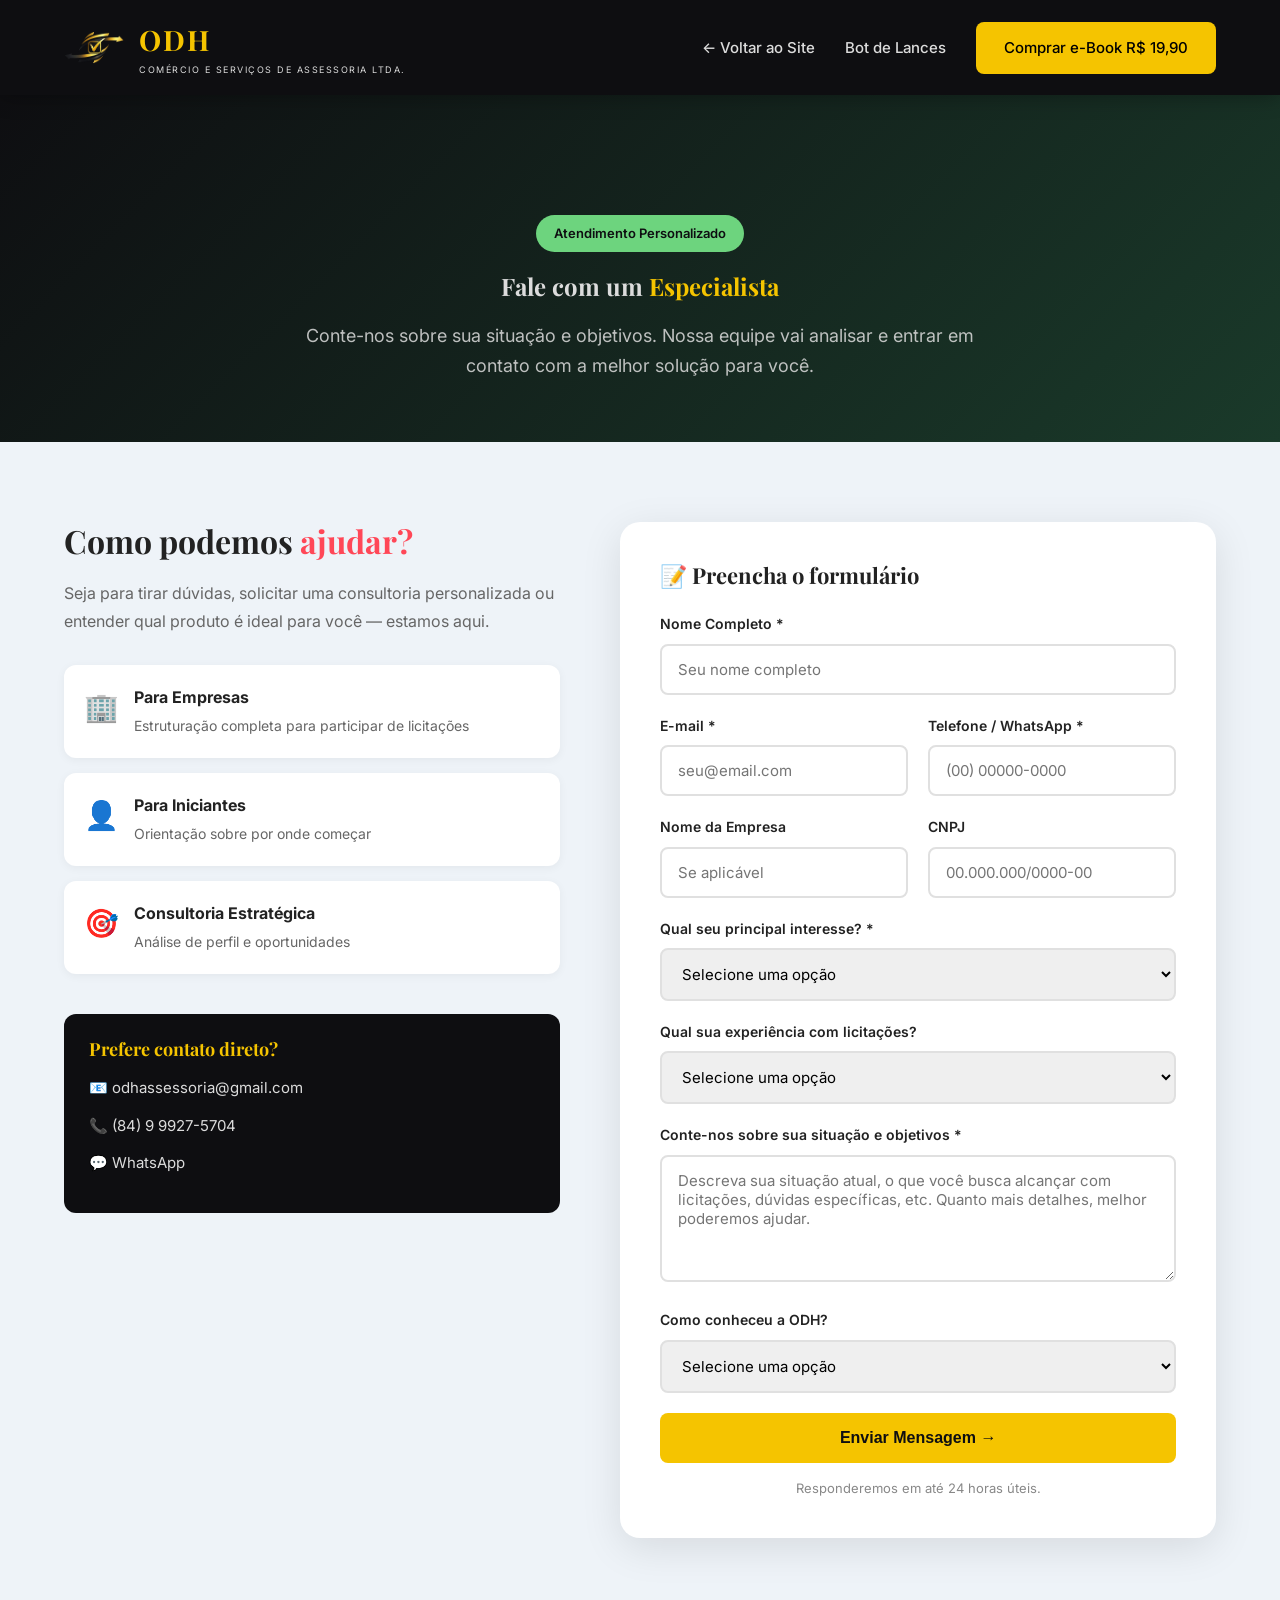
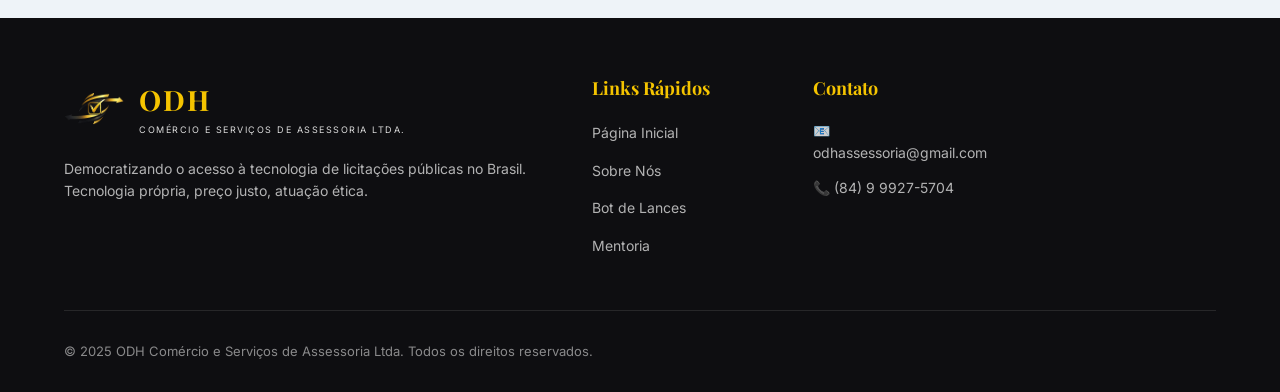
==== contato.html @ a1780567 "ajustes" ====
<!DOCTYPE html>
<html lang="pt-BR">
<head>
  <meta charset="UTF-8" />
  <meta name="viewport" content="width=device-width, initial-scale=1.0" />
  <meta name="description" content="Entre em contato com a equipe ODH. Assessoria e consultoria personalizada para licitações públicas." />
  <title>Fale com um Especialista | ODH Assessoria</title>
  <link rel="stylesheet" href="styles.css" />
  <link rel="preconnect" href="https://fonts.googleapis.com">
  <link rel="preconnect" href="https://fonts.gstatic.com" crossorigin>
  <link href="https://fonts.googleapis.com/css2?family=Playfair+Display:wght@500;600;700&family=Inter:wght@300;400;500;600;700&display=swap" rel="stylesheet">
</head>
<body>

<!-- NAVBAR -->
<header class="navbar">
  <div class="container nav-content">
    <div class="logo-container">
      <a href="index.html" style="display: flex; align-items: center; gap: 15px; text-decoration: none;">
        <img src="assets/img/logo-odh.png" alt="ODH Logo" class="logo-img" />
        <div class="logo-text">
          <span class="logo-main">ODH</span>
          <span class="logo-sub">COMÉRCIO E SERVIÇOS DE ASSESSORIA LTDA.</span>
        </div>
      </a>
    </div>
    <nav class="nav-links">
      <a href="index.html">← Voltar ao Site</a>
      <a href="index.html#automacao">Bot de Lances</a>
      <a href="index.html#ebook" class="btn btn-primary btn-dark-text">Comprar e-Book R$ 19,90</a>
    </nav>
  </div>
</header>

<!-- HERO CONTATO -->
<section class="contato-hero">
  <div class="container">
    <div class="contato-hero-content">
      <span class="pill green">Atendimento Personalizado</span>
      <h1>Fale com um <span class="highlight">Especialista</span></h1>
      <p class="contato-tagline">
        Conte-nos sobre sua situação e objetivos. Nossa equipe vai analisar 
        e entrar em contato com a melhor solução para você.
      </p>
    </div>
  </div>
</section>

<!-- FORMULÁRIO DE CONTATO -->
<section class="contato-form-section">
  <div class="container">
    <div class="contato-grid">
      <div class="contato-info">
        <h2>Como podemos <span class="highlight-red">ajudar?</span></h2>
        <p>
          Seja para tirar dúvidas, solicitar uma consultoria personalizada ou 
          entender qual produto é ideal para você — estamos aqui.
        </p>

        <div class="contato-cards">
          <div class="contato-card">
            <span class="contato-card-icon">🏢</span>
            <div>
              <strong>Para Empresas</strong>
              <p>Estruturação completa para participar de licitações</p>
            </div>
          </div>

          <div class="contato-card">
            <span class="contato-card-icon">👤</span>
            <div>
              <strong>Para Iniciantes</strong>
              <p>Orientação sobre por onde começar</p>
            </div>
          </div>

          <div class="contato-card">
            <span class="contato-card-icon">🎯</span>
            <div>
              <strong>Consultoria Estratégica</strong>
              <p>Análise de perfil e oportunidades</p>
            </div>
          </div>
        </div>

        <div class="contato-direto">
          <h3>Prefere contato direto?</h3>
          <ul class="contato-lista">
            <li><a href="mailto:odhassessoria@gmail.com">📧 odhassessoria@gmail.com</a></li>
            <li><a href="tel:+5584999275704">📞 (84) 9 9927-5704</a></li>
            <li><a href="https://wa.me/5584999275704" target="_blank">💬 WhatsApp</a></li>
          </ul>
        </div>
      </div>

      <div class="contato-form-card">
        <form id="contatoForm" class="contato-form">
          <h3>📝 Preencha o formulário</h3>
          
          <div class="form-group">
            <label for="contato-nome">Nome Completo *</label>
            <input type="text" id="contato-nome" name="nome" required placeholder="Seu nome completo" />
          </div>

          <div class="form-row">
            <div class="form-group">
              <label for="contato-email">E-mail *</label>
              <input type="email" id="contato-email" name="email" required placeholder="seu@email.com" />
            </div>
            <div class="form-group">
              <label for="contato-telefone">Telefone / WhatsApp *</label>
              <input type="tel" id="contato-telefone" name="telefone" required placeholder="(00) 00000-0000" />
            </div>
          </div>

          <div class="form-row">
            <div class="form-group">
              <label for="contato-empresa">Nome da Empresa</label>
              <input type="text" id="contato-empresa" name="empresa" placeholder="Se aplicável" />
            </div>
            <div class="form-group">
              <label for="contato-cnpj">CNPJ</label>
              <input type="text" id="contato-cnpj" name="cnpj" placeholder="00.000.000/0000-00" />
            </div>
          </div>

          <div class="form-group">
            <label for="contato-interesse">Qual seu principal interesse? *</label>
            <select id="contato-interesse" name="interesse" required>
              <option value="">Selecione uma opção</option>
              <option value="bot-lances">Bot de Lances ODH Prisma Vector</option>
              <option value="ebook">e-Book LiciteFácil 8x</option>
              <option value="mentoria">Mentoria 12 Meses</option>
              <option value="emissor">ODH Essência (Emissor NF-e)</option>
              <option value="consultoria">Consultoria / Assessoria</option>
              <option value="duvidas">Apenas tirar dúvidas</option>
              <option value="outro">Outro</option>
            </select>
          </div>

          <div class="form-group">
            <label for="contato-experiencia">Qual sua experiência com licitações?</label>
            <select id="contato-experiencia" name="experiencia">
              <option value="">Selecione uma opção</option>
              <option value="nenhuma">Nunca participei</option>
              <option value="iniciante">Já tentei, mas sem sucesso</option>
              <option value="intermediario">Já venci algumas licitações</option>
              <option value="experiente">Licito regularmente</option>
            </select>
          </div>

          <div class="form-group">
            <label for="contato-mensagem">Conte-nos sobre sua situação e objetivos *</label>
            <textarea id="contato-mensagem" name="mensagem" required rows="5" 
              placeholder="Descreva sua situação atual, o que você busca alcançar com licitações, dúvidas específicas, etc. Quanto mais detalhes, melhor poderemos ajudar."></textarea>
          </div>

          <div class="form-group">
            <label for="contato-como-conheceu">Como conheceu a ODH?</label>
            <select id="contato-como-conheceu" name="como_conheceu">
              <option value="">Selecione uma opção</option>
              <option value="google">Google / Busca</option>
              <option value="instagram">Instagram</option>
              <option value="facebook">Facebook</option>
              <option value="linkedin">LinkedIn</option>
              <option value="youtube">YouTube</option>
              <option value="indicacao">Indicação de amigo/colega</option>
              <option value="outro">Outro</option>
            </select>
          </div>

          <button type="submit" class="btn btn-primary large full-width">Enviar Mensagem →</button>
          <small class="form-note">Responderemos em até 24 horas úteis.</small>
        </form>

        <div id="contatoSuccess" class="success-message" style="display: none;">
          <span class="success-icon">✅</span>
          <h3>Mensagem enviada com sucesso!</h3>
          <p>Nossa equipe vai analisar sua solicitação e entrar em contato em breve.</p>
          <a href="index.html" class="btn btn-outline">Voltar ao Site</a>
        </div>
      </div>
    </div>
  </div>
</section>

<!-- FOOTER -->
<footer class="footer">
  <div class="container footer-content">
    <div class="footer-brand">
      <div class="logo-container">
        <img src="assets/img/logo-odh.png" alt="ODH Logo" class="logo-img" />
        <div class="logo-text">
          <span class="logo-main">ODH</span>
          <span class="logo-sub">COMÉRCIO E SERVIÇOS DE ASSESSORIA LTDA.</span>
        </div>
      </div>
      <p class="footer-tagline">
        Democratizando o acesso à tecnologia de licitações públicas no Brasil. 
        Tecnologia própria, preço justo, atuação ética.
      </p>
    </div>

    <div class="footer-links">
      <div class="footer-col">
        <h4>Links Rápidos</h4>
        <ul>
          <li><a href="index.html">Página Inicial</a></li>
          <li><a href="index.html#sobre">Sobre Nós</a></li>
          <li><a href="index.html#automacao">Bot de Lances</a></li>
          <li><a href="index.html#mentoria">Mentoria</a></li>
        </ul>
      </div>

      <div class="footer-col">
        <h4>Contato</h4>
        <ul class="contact-info">
          <li><a href="mailto:odhassessoria@gmail.com">📧 odhassessoria@gmail.com</a></li>
          <li><a href="tel:+5584999275704">📞 (84) 9 9927-5704</a></li>
        </ul>
      </div>
    </div>
  </div>

  <div class="footer-bottom">
    <div class="container">
      <p>© 2025 ODH Comércio e Serviços de Assessoria Ltda. Todos os direitos reservados.</p>
    </div>
  </div>
</footer>

<script>
// Salvar leads de contato em localStorage e gerar arquivo JSON
document.getElementById('contatoForm').addEventListener('submit', function(e) {
  e.preventDefault();
  
  const formData = {
    nome: document.getElementById('contato-nome').value,
    email: document.getElementById('contato-email').value,
    telefone: document.getElementById('contato-telefone').value,
    empresa: document.getElementById('contato-empresa').value,
    cnpj: document.getElementById('contato-cnpj').value,
    interesse: document.getElementById('contato-interesse').value,
    experiencia: document.getElementById('contato-experiencia').value,
    mensagem: document.getElementById('contato-mensagem').value,
    como_conheceu: document.getElementById('contato-como-conheceu').value,
    data: new Date().toISOString(),
    status: 'novo'
  };
  
  // Salvar no localStorage
  let leads = JSON.parse(localStorage.getItem('odh_leads_contato') || '[]');
  leads.push(formData);
  localStorage.setItem('odh_leads_contato', JSON.stringify(leads));
  
  // Mostrar mensagem de sucesso
  document.getElementById('contatoForm').style.display = 'none';
  document.getElementById('contatoSuccess').style.display = 'block';
  
  // Scroll para o topo da mensagem de sucesso
  document.getElementById('contatoSuccess').scrollIntoView({ behavior: 'smooth' });
});

// Função para exportar leads (pode ser chamada no console do navegador)
function exportarLeads() {
  const leadsContato = JSON.parse(localStorage.getItem('odh_leads_contato') || '[]');
  const leadsEssencia = JSON.parse(localStorage.getItem('odh_leads_essencia') || '[]');
  
  const todosLeads = {
    contato: leadsContato,
    essencia: leadsEssencia,
    exportado_em: new Date().toISOString()
  };
  
  const dataStr = JSON.stringify(todosLeads, null, 2);
  const dataUri = 'data:application/json;charset=utf-8,'+ encodeURIComponent(dataStr);
  
  const exportFileDefaultName = 'odh_leads_' + new Date().toISOString().split('T')[0] + '.json';
  
  const linkElement = document.createElement('a');
  linkElement.setAttribute('href', dataUri);
  linkElement.setAttribute('download', exportFileDefaultName);
  linkElement.click();
  
  console.log('Leads exportados:', todosLeads);
  return todosLeads;
}

// Função para visualizar leads no console
function verLeads() {
  const leadsContato = JSON.parse(localStorage.getItem('odh_leads_contato') || '[]');
  const leadsEssencia = JSON.parse(localStorage.getItem('odh_leads_essencia') || '[]');
  
  console.log('=== LEADS DE CONTATO ===');
  console.table(leadsContato);
  console.log('=== LEADS ODH ESSÊNCIA ===');
  console.table(leadsEssencia);
  
  return { contato: leadsContato, essencia: leadsEssencia };
}
</script>
</body>
</html>
---- styles.css ----
/* ===========================
   VARIÁVEIS E RESET
   =========================== */
:root {
  --dark: #0e0e11;
  --dark-2: #15151b;
  --dark-3: #1a1a22;
  --light: #eef3f8;
  --light-2: #d8e2eb;
  --gold: #f5c400;
  --gold-soft: #ffdf6c;
  --green: #6dd47e;
  --green-lime: #9ddc5b;
  --red: #ff4757;
  --blue: #4a90e2;
  --text-light: #dcdcdc;
  --text-dark: #222;
}

* {
  margin: 0;
  padding: 0;
  box-sizing: border-box;
}

body {
  font-family: 'Inter', sans-serif;
  background: var(--light);
  color: var(--text-dark);
  line-height: 1.6;
  overflow-x: hidden;
}

h1, h2, h3, h4 {
  font-family: 'Playfair Display', serif;
  line-height: 1.2;
}

.container {
  width: 90%;
  max-width: 1280px;
  margin: 0 auto;
}

.highlight {
  color: var(--gold);
}

.highlight-red {
  color: var(--red);
}

/* ===========================
   NAVBAR
   =========================== */
.navbar {
  background: var(--dark);
  padding: 18px 0;
  position: sticky;
  top: 0;
  z-index: 1000;
  box-shadow: 0 2px 20px rgba(0,0,0,0.3);
  transition: transform 0.3s ease;
}

.nav-content {
  display: flex;
  justify-content: space-between;
  align-items: center;
}

.logo-container {
  display: flex;
  align-items: center;
  gap: 15px;
}

.logo-img {
  width: 60px;
  height: 45px;
  object-fit: contain;
}

.logo-text {
  display: flex;
  flex-direction: column;
}

.logo-main {
  font-family: 'Playfair Display', serif;
  font-size: 28px;
  font-weight: 700;
  color: var(--gold);
  letter-spacing: 2px;
}

.logo-sub {
  font-size: 9px;
  color: var(--text-light);
  letter-spacing: 1.5px;
  text-transform: uppercase;
}

.nav-links {
  display: flex;
  align-items: center;
  gap: 30px;
}

.nav-links a {
  color: var(--text-light);
  text-decoration: none;
  font-weight: 500;
  font-size: 15px;
  transition: color 0.3s;
}

.nav-links a:hover {
  color: var(--gold);
}

/* ===========================
   BOTÕES GLOBAIS
   =========================== */
.btn {
  display: inline-block;
  padding: 14px 28px;
  border-radius: 8px;
  text-decoration: none;
  font-weight: 600;
  font-size: 15px;
  transition: all 0.3s;
  border: none;
  cursor: pointer;
}

.btn-primary {
  background: var(--gold);
  color: var(--dark);
}

.btn-primary:hover {
  background: var(--gold-soft);
  transform: translateY(-2px);
  box-shadow: 0 8px 20px rgba(245, 196, 0, 0.3);
}

.btn-dark-text {
  color: #000 !important;
  font-weight: 700;
}

.btn-outline {
  border: 2px solid var(--gold);
  color: var(--gold);
  background: transparent;
}

.btn-outline:hover {
  background: var(--gold);
  color: var(--dark);
}

.btn.large {
  padding: 16px 36px;
  font-size: 16px;
}

.btn.small {
  padding: 10px 20px;
  font-size: 14px;
}

/* ===========================
   PILLS E BADGES
   =========================== */
.pill {
  display: inline-block;
  padding: 8px 18px;
  border-radius: 50px;
  background: rgba(255,255,255,0.1);
  font-size: 13px;
  font-weight: 600;
  margin-bottom: 20px;
  backdrop-filter: blur(10px);
}

.pill.yellow {
  background: var(--gold);
  color: var(--dark);
}

.pill.green {
  background: var(--green);
  color: var(--dark);
}

.pill.red {
  background: var(--red);
  color: white;
}

.pill-center {
  display: block;
  text-align: center;
  font-size: 48px;
  margin-bottom: 20px;
}

/* ===========================
   HERO SECTION
   =========================== */
.hero {
  background: 
    linear-gradient(135deg, rgba(14, 14, 17, 0.85) 0%, rgba(26, 26, 34, 0.8) 50%, rgba(14, 14, 17, 0.9) 100%),
    url('assets/img/hero-bg.jpg') center/cover no-repeat fixed;
  color: var(--text-light);
  padding: 120px 0;
  position: relative;
  overflow: hidden;
}

.hero::before {
  content: '';
  position: absolute;
  top: -50%;
  right: -10%;
  width: 600px;
  height: 600px;
  background: radial-gradient(circle, rgba(245,196,0,0.15) 0%, transparent 70%);
  border-radius: 50%;
}

.hero-grid {
  display: grid;
  grid-template-columns: 1.2fr 1fr;
  gap: 60px;
  align-items: center;
  position: relative;
  z-index: 2;
}

.hero h1 {
  font-size: 52px;
  margin: 20px 0;
  font-weight: 700;
}

.hero-description {
  font-size: 18px;
  line-height: 1.7;
  margin: 30px 0;
  color: rgba(220,220,220,0.9);
}

.checklist {
  list-style: none;
  margin: 30px 0;
}

.checklist li {
  padding: 10px 0;
  font-size: 16px;
  position: relative;
  padding-left: 30px;
  line-height: 1.4;
}

.checklist li::before {
  content: "✓";
  position: absolute;
  left: 0;
  top: 10px;
  color: var(--green);
  font-weight: bold;
  font-size: 16px;
}

.checklist.green li::before {
  color: var(--green);
}

.hero-actions {
  display: flex;
  gap: 20px;
  margin: 40px 0 20px;
}

.hero-note {
  display: block;
  font-size: 13px;
  color: rgba(220,220,220,0.7);
  margin-top: 10px;
}

.hero-visual {
  position: relative;
  height: 550px;
}

.hero-mockup {
  max-width: 100%;
  height: auto;
  filter: drop-shadow(0 20px 60px rgba(0,0,0,0.4));
}

.floating-card {
  position: absolute;
  background: var(--dark-2);
  padding: 25px 35px;
  border-radius: 14px;
  box-shadow: 0 8px 32px rgba(0,0,0,0.3);
  backdrop-filter: blur(10px);
  animation: float 3s ease-in-out infinite;
  min-width: 240px;
}

.floating-card strong {
  display: block;
  font-size: 28px;
  color: var(--gold);
  margin-bottom: 8px;
}

.floating-card span {
  display: block;
  font-size: 15px;
  color: var(--text-light);
  margin-bottom: 6px;
}

.floating-card small {
  display: block;
  font-size: 12px;
  color: rgba(220,220,220,0.6);
}

.card-1,
.card-2,
.card-3 {
  width: 280px;
}

.card-1 {
  top: 50px;
  right: 50px;
  animation-delay: 0s;
}

.card-2 {
  top: 220px;
  right: 180px;
  animation-delay: 1s;
}

.card-3 {
  top: 390px;
  right: 60px;
  animation-delay: 2s;
}

@keyframes float {
  0%, 100% { transform: translateY(0); }
  50% { transform: translateY(-15px); }
}

/* ===========================
   SOBRE A ODH
   =========================== */
.about-section {
  padding: 100px 0;
  background: var(--light);
}

.section-header {
  margin-bottom: 60px;
}

.section-header.center {
  text-align: center;
}

.section-header h2 {
  font-size: 48px;
  margin-bottom: 15px;
}

.subtitle {
  font-size: 18px;
  color: #555;
  font-weight: 400;
}

.subtitle-white {
  font-size: 20px;
  color: rgba(220,220,220,0.8);
  font-weight: 400;
  margin-bottom: 20px;
}

.about-grid {
  display: grid;
  grid-template-columns: 1fr 1.3fr;
  gap: 60px;
  align-items: center;
  margin-bottom: 60px;
}

.about-image {
  position: relative;
  border-radius: 16px;
  overflow: visible;
  box-shadow: 0 20px 60px rgba(0,0,0,0.15);
}

.about-image img {
  border-radius: 16px;
}

.about-image img {
  width: 100%;
  height: auto;
  display: block;
}

.tech-badge {
  position: absolute;
  bottom: 20px;
  right: 20px;
  background: var(--gold);
  color: var(--dark);
  padding: 10px 16px;
  border-radius: 8px;
  text-align: center;
  font-size: 12px;
  line-height: 1.4;
  z-index: 10;
  box-shadow: 0 4px 12px rgba(0,0,0,0.2);
}

.tech-badge strong {
  display: block;
  font-size: 18px;
  font-weight: 700;
}

.about-content {
  display: flex;
  flex-direction: column;
  gap: 30px;
}

.about-block {
  margin-bottom: 20px;
}

.icon-title {
  display: flex;
  align-items: center;
  gap: 12px;
  margin-bottom: 12px;
}

.icon-title .icon {
  font-size: 32px;
}

.icon-title h3 {
  font-size: 26px;
  color: var(--text-dark);
}

.about-block p {
  font-size: 16px;
  line-height: 1.7;
  color: #444;
}

.ethics-box {
  background: var(--dark);
  color: var(--text-light);
  padding: 25px;
  border-radius: 12px;
  display: flex;
  gap: 20px;
  box-shadow: 0 8px 24px rgba(0,0,0,0.1);
}

.ethics-box .icon {
  font-size: 28px;
  color: var(--green);
  flex-shrink: 0;
}

.ethics-badge-img {
  width: 60px;
  height: 60px;
  object-fit: contain;
  flex-shrink: 0;
}

.ethics-box strong {
  display: block;
  font-size: 18px;
  margin-bottom: 8px;
  color: var(--gold);
}

.ethics-box p {
  font-size: 14px;
  line-height: 1.6;
  color: rgba(220,220,220,0.9);
}

.stats-grid {
  display: grid;
  grid-template-columns: repeat(3, 1fr);
  gap: 20px;
  margin-top: 40px;
  max-width: 750px;
  margin-left: auto;
  margin-right: auto;
}

.stat-card {
  text-align: center;
  padding: 12px 20px;
  border-radius: 8px;
  box-shadow: 0 4px 12px rgba(0,0,0,0.08);
  transition: transform 0.3s;
}

.stat-card strong {
  display: block;
  font-size: 24px;
  font-weight: 700;
  margin-bottom: 3px;
}

.stat-card span {
  font-size: 10px;
  font-weight: 500;
}

.stat-card:hover {
  transform: translateY(-5px);
}

.stat-card.red {
  background: linear-gradient(135deg, #ff4757 0%, #ff6b7a 100%);
  color: white;
}

.stat-card.green {
  background: linear-gradient(135deg, #6dd47e 0%, #8ee99f 100%);
  color: white;
}

.stat-card.blue {
  background: linear-gradient(135deg, #4a90e2 0%, #6ba8f3 100%);
  color: white;
}

.stat-card strong {
  display: block;
  font-size: 48px;
  font-weight: 700;
  margin-bottom: 10px;
}

.stat-card span {
  font-size: 16px;
  font-weight: 500;
}

/* ===========================
   ARGUMENTOS LÓGICOS SECTION
   =========================== */
.argumentos-section {
  background: var(--dark);
  color: var(--text-light);
  padding: 100px 0;
  overflow: hidden;
}

.argumentos-grid {
  display: grid;
  grid-template-columns: 1fr 1fr;
  gap: 60px;
  align-items: center;
}

.argumentos-content {
  display: flex;
  flex-direction: column;
  gap: 20px;
}

.argumento-box {
  background: rgba(255,255,255,0.03);
  border-left: 3px solid var(--gold);
  padding: 25px 30px;
  border-radius: 8px;
  transition: all 0.3s ease;
}

.argumento-box:hover {
  background: rgba(255,255,255,0.06);
  transform: translateX(10px);
}

.argumento-box p {
  font-size: 16px;
  line-height: 1.8;
  color: rgba(220,220,220,0.95);
}

.argumento-box strong {
  color: var(--gold);
}

.argumentos-visual {
  display: flex;
  justify-content: center;
  align-items: center;
  position: relative;
}

.mapa-brasil {
  position: relative;
  width: 100%;
  max-width: 450px;
  display: flex;
  justify-content: center;
  align-items: center;
}

.mapa-brasil-img {
  width: 100%;
  max-width: 400px;
  height: auto;
  filter: drop-shadow(0 0 20px rgba(0, 212, 255, 0.4));
  animation: pulse-glow 3s ease-in-out infinite;
}

.brasil-svg {
  width: 100%;
  height: auto;
}

.brasil-outline {
  filter: drop-shadow(0 0 20px rgba(0, 212, 255, 0.5));
}

@keyframes pulse-glow {
  0%, 100% {
    filter: drop-shadow(0 0 20px rgba(0, 212, 255, 0.3));
  }
  50% {
    filter: drop-shadow(0 0 40px rgba(0, 212, 255, 0.6));
  }
}

/* ===========================
   ROBÔ DE LANCES
   =========================== */
.robot-section {
  background: var(--dark);
  color: var(--text-light);
  padding: 100px 0;
}

.comparison-text {
  font-size: 18px;
  margin: 20px 0;
}

.strikethrough {
  text-decoration: line-through;
  color: var(--red);
}

.proposal-text {
  font-size: 16px;
  color: rgba(220,220,220,0.9);
  margin-bottom: 30px;
}

.proposal-text strong {
  color: var(--gold);
}

/* Banner Promocional */
.promo-banner {
  background: linear-gradient(135deg, rgba(245, 196, 0, 0.15) 0%, rgba(255, 71, 87, 0.1) 100%);
  border: 2px solid var(--gold);
  border-radius: 12px;
  padding: 25px 30px;
  margin-bottom: 50px;
  text-align: center;
}

.promo-label {
  display: inline-block;
  background: var(--gold);
  color: var(--dark);
  padding: 6px 16px;
  border-radius: 20px;
  font-weight: 700;
  font-size: 14px;
  margin-bottom: 12px;
}

.promo-banner p {
  font-size: 18px;
  color: var(--text-light);
  margin-bottom: 8px;
}

.promo-banner .price-old {
  text-decoration: line-through;
  color: var(--red);
  font-size: 20px;
}

.promo-banner .price-promo {
  color: var(--green);
  font-weight: 700;
  font-size: 24px;
}

.promo-banner small {
  display: block;
  color: rgba(220,220,220,0.8);
  font-size: 14px;
  margin-top: 8px;
}

.pricing-grid {
  display: grid;
  grid-template-columns: repeat(auto-fit, minmax(260px, 1fr));
  gap: 30px;
  margin-bottom: 40px;
}

.plan-card {
  background: var(--dark-2);
  padding: 40px 30px;
  border-radius: 16px;
  text-align: center;
  border: 2px solid transparent;
  transition: all 0.3s;
  position: relative;
}

.plan-card:hover {
  transform: translateY(-8px);
  border-color: var(--gold);
  box-shadow: 0 12px 40px rgba(245,196,0,0.2);
}

.plan-card h3 {
  font-size: 24px;
  margin-bottom: 20px;
  color: var(--text-light);
}

.price {
  font-size: 48px;
  font-weight: 700;
  color: var(--gold);
  margin: 20px 0;
}

.price sup {
  font-size: 28px;
  font-weight: 600;
}

.price-detail {
  display: block;
  font-size: 14px;
  color: rgba(220,220,220,0.7);
  margin-bottom: 30px;
}

.plan-features {
  list-style: none;
  margin: 30px 0;
  text-align: left;
}

.plan-features li {
  padding: 12px 0;
  border-bottom: 1px solid rgba(255,255,255,0.1);
  font-size: 15px;
  position: relative;
  padding-left: 25px;
}

.plan-features li::before {
  content: "✓";
  position: absolute;
  left: 0;
  color: var(--green);
  font-weight: bold;
}

.btn-plan {
  width: 100%;
  padding: 14px;
  background: rgba(255,255,255,0.1);
  border: 2px solid var(--gold);
  color: var(--gold);
  border-radius: 8px;
  font-weight: 600;
  cursor: pointer;
  transition: all 0.3s;
  margin-top: 20px;
}

.btn-plan:hover {
  background: var(--gold);
  color: var(--dark);
}

.plan-card.highlight {
  background: linear-gradient(135deg, var(--gold) 0%, var(--green-lime) 100%);
  border: none;
  box-shadow: 0 20px 60px rgba(245,196,0,0.3);
}

.badge-popular {
  position: absolute;
  top: -15px;
  right: 20px;
  background: var(--red);
  color: white;
  padding: 6px 16px;
  border-radius: 20px;
  font-size: 11px;
  font-weight: 700;
  letter-spacing: 1px;
}

.plan-card.highlight h3,
.plan-card.highlight .price.dark,
.plan-card.highlight .price-detail.dark,
.plan-card.highlight .plan-features.dark li {
  color: var(--dark);
}

.plan-card.highlight .plan-features.dark li::before {
  color: var(--dark);
}

.btn-plan.dark {
  background: var(--dark);
  color: var(--gold);
  border: none;
}

.btn-plan.dark:hover {
  background: var(--dark-2);
}

.pricing-note {
  text-align: center;
  font-size: 14px;
  color: rgba(220,220,220,0.8);
  margin: 30px 0 20px;
}

.link-details {
  display: block;
  text-align: center;
  color: var(--gold);
  text-decoration: none;
  font-weight: 600;
  margin-top: 20px;
  transition: color 0.3s;
}

.link-details:hover {
  color: var(--gold-soft);
}

/* ===========================
   EBOOK SECTION
   =========================== */
.ebook-section {
  padding: 100px 0;
  background: var(--light);
}

.ebook-grid {
  display: grid;
  grid-template-columns: 1.2fr 1fr;
  gap: 60px;
  align-items: center;
}

.ebook-content h2 {
  font-size: 42px;
  margin: 20px 0;
}

.ebook-content p {
  font-size: 17px;
  line-height: 1.7;
  color: #444;
  margin-bottom: 30px;
}

.learning-box {
  background: white;
  padding: 30px;
  border-radius: 12px;
  box-shadow: 0 8px 24px rgba(0,0,0,0.08);
  margin-bottom: 30px;
}

.learning-box h3 {
  font-size: 20px;
  margin-bottom: 20px;
  color: var(--text-dark);
}

.ebook-note {
  display: block;
  font-size: 13px;
  color: #666;
  margin-top: 15px;
}

.ebook-visual {
  display: flex;
  justify-content: center;
  align-items: center;
}

.device-mockup {
  position: relative;
  max-width: 400px;
}

.ebook-cover {
  width: 100%;
  height: auto;
  border-radius: 12px;
  box-shadow: 0 20px 60px rgba(0,0,0,0.2);
}

.price-tag {
  position: absolute;
  bottom: 10px;
  right: -50px;
  background: var(--dark);
  color: var(--text-light);
  padding: 12px 16px;
  border-radius: 8px;
  text-align: center;
  box-shadow: 0 6px 18px rgba(0,0,0,0.3);
}

.price-tag .label {
  display: block;
  font-size: 10px;
  color: rgba(220,220,220,0.7);
  margin-bottom: 3px;
}

.price-tag strong {
  display: block;
  font-size: 22px;
  color: var(--gold);
  margin: 3px 0;
}

.price-tag small {
  display: block;
  font-size: 11px;
  color: rgba(220,220,220,0.8);
}

/* ===========================
   MENTORIA SECTION
   =========================== */
.mentoria-section {
  background: var(--dark);
  color: var(--text-light);
  padding: 100px 0;
  position: relative;
}

.mentoria-section::before {
  content: '';
  position: absolute;
  top: 0;
  left: 0;
  right: 0;
  bottom: 0;
  background: url('assets/img/laptop-bg.jpg') center/cover no-repeat;
  opacity: 0.05;
  pointer-events: none;
}

.mentoria-intro {
  max-width: 800px;
  margin: 0 auto 60px;
  font-size: 17px;
  text-align: center;
  color: rgba(220,220,220,0.9);
}

.mentoria-grid {
  display: grid;
  grid-template-columns: 1fr 1fr;
  gap: 50px;
  position: relative;
  z-index: 2;
}

.mentoria-features {
  display: flex;
  flex-direction: column;
  gap: 25px;
}

.feature-card {
  background: var(--dark-2);
  padding: 25px;
  border-radius: 12px;
  display: flex;
  gap: 20px;
  align-items: flex-start;
  border-left: 4px solid;
  transition: transform 0.3s;
}

.feature-card:hover {
  transform: translateX(10px);
}

.feature-card.green {
  border-color: var(--green);
}

.feature-card.yellow {
  border-color: var(--gold);
}

.feature-card.red {
  border-color: var(--red);
}

.feature-card.blue {
  border-color: var(--blue);
}

.feature-icon {
  font-size: 36px;
  flex-shrink: 0;
}

.feature-card strong {
  display: block;
  font-size: 18px;
  margin-bottom: 8px;
  color: var(--gold);
}

.feature-card p {
  font-size: 14px;
  line-height: 1.6;
  color: rgba(220,220,220,0.8);
}

.mentoria-cta-card {
  background: linear-gradient(135deg, var(--green-lime) 0%, var(--gold) 100%);
  color: var(--dark);
  padding: 50px 40px;
  border-radius: 16px;
  text-align: center;
  box-shadow: 0 20px 60px rgba(157,220,91,0.3);
}

.graduation-icon {
  font-size: 64px;
  display: block;
  margin-bottom: 20px;
}

.mentoria-cta-card h3 {
  font-size: 32px;
  margin-bottom: 10px;
}

.transform-text {
  font-size: 16px;
  margin-bottom: 30px;
  font-weight: 500;
}

.program-details {
  background: rgba(0,0,0,0.15);
  padding: 25px;
  border-radius: 12px;
  margin-bottom: 30px;
}

.detail-item {
  display: flex;
  align-items: center;
  gap: 15px;
  padding: 12px 0;
  border-bottom: 1px solid rgba(0,0,0,0.1);
}

.detail-item:last-child {
  border-bottom: none;
}

.detail-item .icon {
  font-size: 24px;
}

.detail-item div {
  text-align: left;
  flex: 1;
}

.detail-item strong {
  display: block;
  font-size: 14px;
  margin-bottom: 3px;
}

.detail-item span {
  font-size: 18px;
  font-weight: 600;
}

.detail-item .limited {
  color: var(--red);
  font-weight: 700;
}

.mentoria-note {
  display: block;
  font-size: 12px;
  margin-top: 15px;
  color: rgba(0,0,0,0.7);
}

/* ===========================
   ASSESSORIA SECTION
   =========================== */
.assessoria-section {
  padding: 100px 0;
  background: var(--light);
}

.assessoria-grid {
  display: grid;
  grid-template-columns: 1fr 1.2fr;
  gap: 60px;
  align-items: center;
}

.assessoria-visual {
  position: relative;
  border-radius: 16px;
  overflow: hidden;
  box-shadow: 0 20px 60px rgba(0,0,0,0.15);
}

.assessoria-visual img {
  width: 100%;
  height: auto;
  display: block;
}

.support-badge {
  position: absolute;
  top: 30px;
  right: 30px;
  background: var(--blue);
  color: white;
  padding: 12px 20px;
  border-radius: 8px;
  text-align: center;
  font-size: 13px;
  line-height: 1.4;
  box-shadow: 0 4px 12px rgba(0,0,0,0.2);
}

.support-badge strong {
  display: block;
  font-size: 24px;
  font-weight: 700;
}

.assessoria-content h2 {
  font-size: 42px;
  margin-bottom: 20px;
}

.assessoria-content > p {
  font-size: 17px;
  line-height: 1.7;
  color: #444;
  margin-bottom: 30px;
}

.target-cards {
  display: grid;
  grid-template-columns: 1fr 1fr;
  gap: 20px;
  margin-bottom: 30px;
}

.target-card {
  background: white;
  padding: 20px;
  border-radius: 12px;
  box-shadow: 0 4px 12px rgba(0,0,0,0.08);
  text-align: center;
}

.target-card .icon {
  font-size: 36px;
  display: block;
  margin-bottom: 10px;
}

.target-card strong {
  display: block;
  font-size: 16px;
  margin-bottom: 8px;
  color: var(--text-dark);
}

.target-card p {
  font-size: 13px;
  color: #666;
}

.services-box {
  background: var(--dark);
  color: var(--text-light);
  padding: 25px;
  border-radius: 12px;
  margin-bottom: 30px;
}

.services-box strong {
  display: block;
  font-size: 18px;
  margin-bottom: 15px;
  color: var(--gold);
}

.services-box .checklist li {
  color: rgba(220,220,220,0.9);
  font-size: 14px;
}

.assessoria-note {
  display: block;
  font-size: 13px;
  color: #666;
  margin-top: 15px;
}

/* ===========================
   CTA FINAL
   =========================== */
.final-cta {
  background: linear-gradient(135deg, #1a2332 0%, #0e0e11 100%);
  color: var(--text-light);
  padding: 100px 0;
  text-align: center;
}

.final-cta h2 {
  font-size: 42px;
  margin: 20px 0 30px;
}

.cta-intro {
  max-width: 700px;
  margin: 0 auto 50px;
  font-size: 17px;
  line-height: 1.7;
  color: rgba(220,220,220,0.9);
}

.benefits-grid {
  display: grid;
  grid-template-columns: repeat(3, 1fr);
  gap: 30px;
  max-width: 900px;
  margin: 0 auto 50px;
}

.benefit-card {
  background: var(--dark-2);
  padding: 30px;
  border-radius: 12px;
  transition: transform 0.3s;
}

.benefit-card:hover {
  transform: translateY(-8px);
}

.benefit-card .icon {
  font-size: 48px;
  display: block;
  margin-bottom: 15px;
}

.benefit-card strong {
  display: block;
  font-size: 18px;
  margin-bottom: 10px;
  color: var(--gold);
}

.benefit-card p {
  font-size: 14px;
  color: rgba(220,220,220,0.8);
}

.cta-actions {
  display: flex;
  justify-content: center;
  gap: 20px;
  margin: 50px 0;
}

.trust-badges {
  display: flex;
  justify-content: center;
  gap: 40px;
  margin: 50px 0;
}

.badge-item {
  display: flex;
  align-items: center;
  gap: 10px;
  font-size: 14px;
  color: rgba(220,220,220,0.9);
}

.badge-item .icon {
  font-size: 20px;
  color: var(--green);
}

.legal-warning {
  background: rgba(255,255,255,0.05);
  border-left: 4px solid var(--gold);
  padding: 25px;
  border-radius: 8px;
  max-width: 900px;
  margin: 50px auto 0;
  display: flex;
  gap: 20px;
  text-align: left;
}

.warning-icon {
  font-size: 32px;
  flex-shrink: 0;
  color: var(--gold);
}

.legal-warning strong {
  display: block;
  margin-bottom: 10px;
font-size: 16px;
color: var(--gold);
}
.legal-warning p,
.legal-warning div {
font-size: 14px;
line-height: 1.6;
color: rgba(220,220,220,0.9);
}
.legal-link {
display: inline-block;
color: var(--gold);
text-decoration: none;
margin-top: 10px;
font-weight: 600;
}
.legal-link:hover {
color: var(--gold-soft);
}
/* ===========================
FOOTER
=========================== */
.footer {
background: var(--dark);
color: var(--text-light);
padding: 60px 0 0;
}
.footer-content {
display: grid;
grid-template-columns: 1.5fr 2fr;
gap: 60px;
padding-bottom: 40px;
border-bottom: 1px solid rgba(255,255,255,0.1);
}
.footer-brand .logo-container {
margin-bottom: 20px;
}
.footer-tagline {
font-size: 14px;
line-height: 1.6;
color: rgba(220,220,220,0.8);
margin-bottom: 20px;
}
.social-links {
display: flex;
gap: 15px;
}
.social-links a {
width: 40px;
height: 40px;
background: rgba(255,255,255,0.1);
border-radius: 50%;
display: flex;
align-items: center;
justify-content: center;
text-decoration: none;
color: var(--text-light);
transition: all 0.3s;
}
.social-links a:hover {
background: var(--gold);
color: var(--dark);
transform: translateY(-3px);
}
.footer-links {
display: grid;
grid-template-columns: repeat(3, 1fr);
gap: 40px;
}
.footer-col h4 {
font-size: 18px;
margin-bottom: 20px;
color: var(--gold);
}
.footer-col ul {
list-style: none;
}
.footer-col ul li {
margin-bottom: 12px;
}
.footer-col ul li a {
color: rgba(220,220,220,0.8);
text-decoration: none;
font-size: 14px;
transition: color 0.3s;
}
.footer-col ul li a:hover {
color: var(--gold);
}
.contact-info li {
color: rgba(220,220,220,0.8);
font-size: 14px;
}
.contact-info li a {
color: rgba(220,220,220,0.8);
text-decoration: none;
transition: color 0.3s;
}
.contact-info li a:hover {
color: var(--gold);
}
.newsletter {
margin-top: 20px;
}
.newsletter p {
font-size: 14px;
margin-bottom: 10px;
color: rgba(220,220,220,0.8);
}
.newsletter input {
width: 100%;
padding: 12px;
border: 1px solid rgba(255,255,255,0.2);
background: rgba(255,255,255,0.05);
border-radius: 6px;
color: var(--text-light);
font-size: 14px;
margin-bottom: 10px;
}
.newsletter input::placeholder {
color: rgba(220,220,220,0.5);
}
.footer-bottom {
padding: 30px 0;
}
.footer-bottom .container {
display: flex;
justify-content: space-between;
align-items: center;
}
.footer-bottom p {
font-size: 13px;
color: rgba(220,220,220,0.6);
}
.footer-legal {
display: flex;
gap: 20px;
}
.footer-legal a {
font-size: 13px;
color: rgba(220,220,220,0.6);
text-decoration: none;
transition: color 0.3s;
}
.footer-legal a:hover {
color: var(--gold);
}
/* ===========================
   RESPONSIVIDADE
   =========================== */

/* ===========================
   SEÇÃO EMISSOR DE NOTA FISCAL
   =========================== */
.emissor-section {
  background: linear-gradient(135deg, var(--dark) 0%, var(--dark-2) 100%);
  padding: 100px 0;
  color: var(--text-light);
}

.emissor-intro {
  font-size: 18px;
  color: rgba(220,220,220,0.85);
  max-width: 700px;
  margin: 0 auto;
}

.emissor-grid {
  display: grid;
  grid-template-columns: 1fr 1fr;
  gap: 60px;
  margin-top: 60px;
  align-items: start;
}

.emissor-features {
  display: flex;
  flex-direction: column;
  gap: 20px;
}

.emissor-cta-card {
  background: linear-gradient(135deg, rgba(74, 144, 226, 0.15) 0%, rgba(74, 144, 226, 0.05) 100%);
  border: 1px solid rgba(74, 144, 226, 0.3);
  border-radius: 20px;
  padding: 40px;
  text-align: center;
}

.emissor-icon {
  font-size: 60px;
  display: block;
  margin-bottom: 20px;
}

.emissor-cta-card h3 {
  font-size: 24px;
  color: var(--blue);
  margin-bottom: 10px;
}

.emissor-text {
  color: rgba(220,220,220,0.8);
  margin-bottom: 25px;
}

.emissor-note {
  display: block;
  margin-top: 15px;
  color: var(--blue);
  font-size: 14px;
}

/* ===========================
   MINI LIST (para mentoria)
   =========================== */
.mini-list {
  list-style: none;
  padding: 0;
  margin: 10px 0 0 0;
}

.mini-list li {
  font-size: 13px;
  color: rgba(220,220,220,0.85);
  padding: 6px 0;
  padding-left: 22px;
  position: relative;
  line-height: 1.4;
}

.mini-list li::before {
  content: "✓";
  position: absolute;
  left: 0;
  top: 6px;
  color: var(--green);
  font-weight: bold;
  font-size: 12px;
}

/* ===========================
   BONUS BOX (genérico)
   =========================== */
.bonus-box {
  background: rgba(109, 212, 126, 0.1);
  border: 1px solid rgba(109, 212, 126, 0.3);
  border-radius: 12px;
  padding: 20px 25px;
  margin: 25px auto;
  max-width: 500px;
}

.bonus-box h4 {
  font-size: 16px;
  color: var(--green);
  margin-bottom: 12px;
  font-family: 'Inter', sans-serif;
}

.bonus-box .checklist {
  margin: 0;
}

.bonus-box .checklist li {
  font-size: 14px;
  padding: 8px 0;
  padding-left: 25px;
  line-height: 1.4;
}

.bonus-box .checklist li::before {
  top: 8px;
  font-size: 14px;
}

.ebook-bonus {
  text-align: left;
  max-width: 100%;
}

/* Pill blue para emissor */
.pill.blue {
  background: rgba(74, 144, 226, 0.2);
  color: var(--blue);
}

/* Feature card blue */
.feature-card.blue {
  border-left: 4px solid var(--blue);
}

/* Subtitle white para seções escuras */
.subtitle-white {
  color: rgba(220,220,220,0.9);
  font-size: 20px;
  font-weight: 400;
  margin-top: 10px;
}

@media (max-width: 1024px) {
  .emissor-grid {
    grid-template-columns: 1fr;
    gap: 40px;
  }
}

@media (max-width: 768px) {
  .emissor-cta-card {
    padding: 30px 20px;
  }
}

/* ===========================
   PÁGINA ODH ESSÊNCIA
   =========================== */
.essencia-hero {
  background: linear-gradient(135deg, var(--dark) 0%, #1a2a3a 100%);
  padding: 120px 0 80px;
  text-align: center;
  color: var(--text-light);
}

.essencia-hero-content {
  max-width: 800px;
  margin: 0 auto;
}

.essencia-tagline {
  font-size: 24px;
  color: rgba(220,220,220,0.9);
  margin: 20px 0;
  font-family: 'Playfair Display', serif;
}

.essencia-description {
  font-size: 18px;
  color: rgba(220,220,220,0.75);
  line-height: 1.7;
}

.essencia-features {
  background: var(--light);
  padding: 80px 0;
}

.features-grid-3 {
  display: grid;
  grid-template-columns: repeat(3, 1fr);
  gap: 30px;
  margin-top: 50px;
}

.feature-box {
  background: white;
  padding: 40px 30px;
  border-radius: 16px;
  text-align: center;
  box-shadow: 0 4px 20px rgba(0,0,0,0.08);
  transition: transform 0.3s;
}

.feature-box:hover {
  transform: translateY(-5px);
}

.feature-box.highlight-box {
  background: linear-gradient(135deg, var(--dark) 0%, var(--dark-2) 100%);
  color: var(--text-light);
  border: 2px solid var(--green);
}

.feature-icon-large {
  font-size: 48px;
  display: block;
  margin-bottom: 20px;
}

.feature-box h3 {
  font-size: 22px;
  margin-bottom: 10px;
  color: var(--text-dark);
}

.feature-box.highlight-box h3 {
  color: var(--green);
}

.feature-subtitle {
  font-size: 14px;
  color: rgba(220,220,220,0.8);
  margin-bottom: 15px;
}

.feature-list {
  list-style: none;
  text-align: left;
  padding: 0;
  margin-top: 20px;
}

.feature-list li {
  padding: 8px 0;
  padding-left: 25px;
  position: relative;
  font-size: 14px;
}

.feature-list li::before {
  content: "✓";
  position: absolute;
  left: 0;
  color: var(--green);
  font-weight: bold;
}

.essencia-audience {
  background: var(--dark);
  padding: 80px 0;
  color: var(--text-light);
}

.audience-grid {
  display: grid;
  grid-template-columns: repeat(3, 1fr);
  gap: 30px;
  margin-top: 50px;
}

.audience-card {
  background: var(--dark-2);
  padding: 40px 30px;
  border-radius: 16px;
  text-align: center;
  border: 1px solid rgba(255,255,255,0.1);
}

.audience-icon {
  font-size: 48px;
  display: block;
  margin-bottom: 20px;
}

.audience-card h3 {
  font-size: 18px;
  color: var(--gold);
  margin-bottom: 12px;
}

.audience-card p {
  font-size: 14px;
  color: rgba(220,220,220,0.75);
}

.essencia-howto {
  background: var(--light);
  padding: 80px 0;
}

.steps-grid {
  display: grid;
  grid-template-columns: repeat(4, 1fr);
  gap: 30px;
  margin-top: 50px;
}

.step-card {
  text-align: center;
  padding: 30px 20px;
}

.step-number {
  display: inline-flex;
  width: 50px;
  height: 50px;
  background: var(--gold);
  color: var(--dark);
  border-radius: 50%;
  align-items: center;
  justify-content: center;
  font-size: 24px;
  font-weight: 700;
  margin-bottom: 20px;
}

.step-card h3 {
  font-size: 18px;
  margin-bottom: 10px;
  color: var(--text-dark);
}

.step-card p {
  font-size: 14px;
  color: #666;
}

.essencia-diff {
  background: linear-gradient(135deg, var(--dark) 0%, var(--dark-2) 100%);
  padding: 80px 0;
  color: var(--text-light);
}

.diff-content {
  display: grid;
  grid-template-columns: 1.5fr 1fr;
  gap: 60px;
  align-items: center;
}

.diff-text h2 {
  font-size: 36px;
  margin-bottom: 20px;
}

.diff-text p {
  font-size: 18px;
  color: rgba(220,220,220,0.85);
  margin-bottom: 30px;
}

.diff-visual {
  display: flex;
  justify-content: center;
}

.diff-card {
  background: rgba(109, 212, 126, 0.1);
  border: 2px solid var(--green);
  border-radius: 20px;
  padding: 50px 40px;
  text-align: center;
}

.diff-icon {
  font-size: 64px;
  display: block;
  margin-bottom: 20px;
}

.diff-card h3 {
  font-size: 24px;
  color: var(--green);
  margin-bottom: 10px;
}

.diff-card p {
  color: rgba(220,220,220,0.8);
}

.essencia-waitlist {
  background: var(--light);
  padding: 80px 0;
}

.waitlist-card {
  background: white;
  max-width: 700px;
  margin: 0 auto;
  padding: 50px;
  border-radius: 20px;
  text-align: center;
  box-shadow: 0 10px 40px rgba(0,0,0,0.1);
}

.waitlist-icon {
  font-size: 64px;
  display: block;
  margin-bottom: 20px;
}

.waitlist-card h2 {
  font-size: 32px;
  margin-bottom: 15px;
  color: var(--text-dark);
}

.waitlist-card > p {
  font-size: 16px;
  color: #666;
  margin-bottom: 30px;
}

.waitlist-form {
  text-align: left;
}

.form-row {
  display: grid;
  grid-template-columns: 1fr 1fr;
  gap: 20px;
}

.form-group {
  margin-bottom: 20px;
}

.form-group label {
  display: block;
  font-size: 14px;
  font-weight: 600;
  margin-bottom: 8px;
  color: var(--text-dark);
}

.form-group input,
.form-group select,
.form-group textarea {
  width: 100%;
  padding: 14px 16px;
  border: 2px solid #e0e0e0;
  border-radius: 8px;
  font-size: 15px;
  font-family: 'Inter', sans-serif;
  transition: border-color 0.3s;
}

.form-group input:focus,
.form-group select:focus,
.form-group textarea:focus {
  outline: none;
  border-color: var(--gold);
}

.form-group textarea {
  resize: vertical;
  min-height: 120px;
}

.form-note {
  display: block;
  text-align: center;
  font-size: 13px;
  color: #888;
  margin-top: 15px;
}

.success-message {
  text-align: center;
  padding: 40px;
}

.success-icon {
  font-size: 64px;
  display: block;
  margin-bottom: 20px;
}

.success-message h3 {
  font-size: 24px;
  color: var(--green);
  margin-bottom: 15px;
}

.success-message p {
  color: #666;
  margin-bottom: 25px;
}

.essencia-cta {
  background: var(--dark);
  padding: 60px 0;
  text-align: center;
  color: var(--text-light);
}

.essencia-cta h2 {
  font-size: 28px;
  margin-bottom: 30px;
}

.cta-buttons {
  display: flex;
  gap: 20px;
  justify-content: center;
  flex-wrap: wrap;
}

/* ===========================
   PÁGINA DE CONTATO
   =========================== */
.contato-hero {
  background: linear-gradient(135deg, var(--dark) 0%, #1a3a2a 100%);
  padding: 120px 0 60px;
  text-align: center;
  color: var(--text-light);
}

.contato-hero-content {
  max-width: 700px;
  margin: 0 auto;
}

.contato-tagline {
  font-size: 18px;
  color: rgba(220,220,220,0.85);
  margin-top: 20px;
  line-height: 1.7;
}

.contato-form-section {
  background: var(--light);
  padding: 80px 0;
}

.contato-grid {
  display: grid;
  grid-template-columns: 1fr 1.2fr;
  gap: 60px;
  align-items: start;
}

.contato-info h2 {
  font-size: 32px;
  margin-bottom: 20px;
  color: var(--text-dark);
}

.contato-info > p {
  font-size: 16px;
  color: #666;
  line-height: 1.7;
  margin-bottom: 30px;
}

.contato-cards {
  display: flex;
  flex-direction: column;
  gap: 15px;
  margin-bottom: 40px;
}

.contato-card {
  display: flex;
  align-items: flex-start;
  gap: 15px;
  background: white;
  padding: 20px;
  border-radius: 12px;
  box-shadow: 0 2px 10px rgba(0,0,0,0.05);
}

.contato-card-icon {
  font-size: 28px;
  flex-shrink: 0;
}

.contato-card strong {
  display: block;
  font-size: 16px;
  color: var(--text-dark);
  margin-bottom: 5px;
}

.contato-card p {
  font-size: 14px;
  color: #666;
  margin: 0;
}

.contato-direto {
  background: var(--dark);
  color: var(--text-light);
  padding: 25px;
  border-radius: 12px;
}

.contato-direto h3 {
  font-size: 18px;
  margin-bottom: 15px;
  color: var(--gold);
}

.contato-lista {
  list-style: none;
  padding: 0;
}

.contato-lista li {
  margin-bottom: 12px;
}

.contato-lista a {
  color: var(--text-light);
  text-decoration: none;
  font-size: 15px;
  transition: color 0.3s;
}

.contato-lista a:hover {
  color: var(--gold);
}

.contato-form-card {
  background: white;
  padding: 40px;
  border-radius: 20px;
  box-shadow: 0 10px 40px rgba(0,0,0,0.1);
}

.contato-form h3 {
  font-size: 22px;
  margin-bottom: 25px;
  color: var(--text-dark);
}

.full-width {
  width: 100%;
}

/* ===========================
   RESPONSIVIDADE NOVAS PÁGINAS
   =========================== */
@media (max-width: 1024px) {
  .features-grid-3,
  .audience-grid {
    grid-template-columns: 1fr;
  }
  
  .steps-grid {
    grid-template-columns: repeat(2, 1fr);
  }
  
  .diff-content {
    grid-template-columns: 1fr;
  }
  
  .contato-grid {
    grid-template-columns: 1fr;
  }
  
  .form-row {
    grid-template-columns: 1fr;
  }
}

@media (max-width: 768px) {
  .steps-grid {
    grid-template-columns: 1fr;
  }
  
  .waitlist-card {
    padding: 30px 20px;
  }
  
  .contato-form-card {
    padding: 25px 20px;
  }
  
  .cta-buttons {
    flex-direction: column;
    align-items: center;
  }
}

/* ===========================
   RESPONSIVIDADE GERAL
   =========================== */
@media (max-width: 1024px) {
.hero-grid,
.about-grid,
.ebook-grid,
.mentoria-grid,
.assessoria-grid,
.argumentos-grid {
grid-template-columns: 1fr;
gap: 40px;
}
.hero-visual {
height: auto;
}
.floating-card {
position: static;
margin: 10px auto;
max-width: 300px;
}
.pricing-grid {
grid-template-columns: repeat(2, 1fr);
}
.stats-grid,
.benefits-grid {
grid-template-columns: 1fr;
}
.footer-content {
grid-template-columns: 1fr;
}
}
@media (max-width: 768px) {
.nav-links {
display: none;
}
.hero h1 {
font-size: 36px;
}
.section-header h2 {
font-size: 32px;
}
.pricing-grid {
grid-template-columns: 1fr;
}
.target-cards {
grid-template-columns: 1fr;
}
.trust-badges {
flex-direction: column;
gap: 20px;
}
.footer-bottom .container {
flex-direction: column;
gap: 15px;
}
.footer-links {
grid-template-columns: 1fr;
}
}
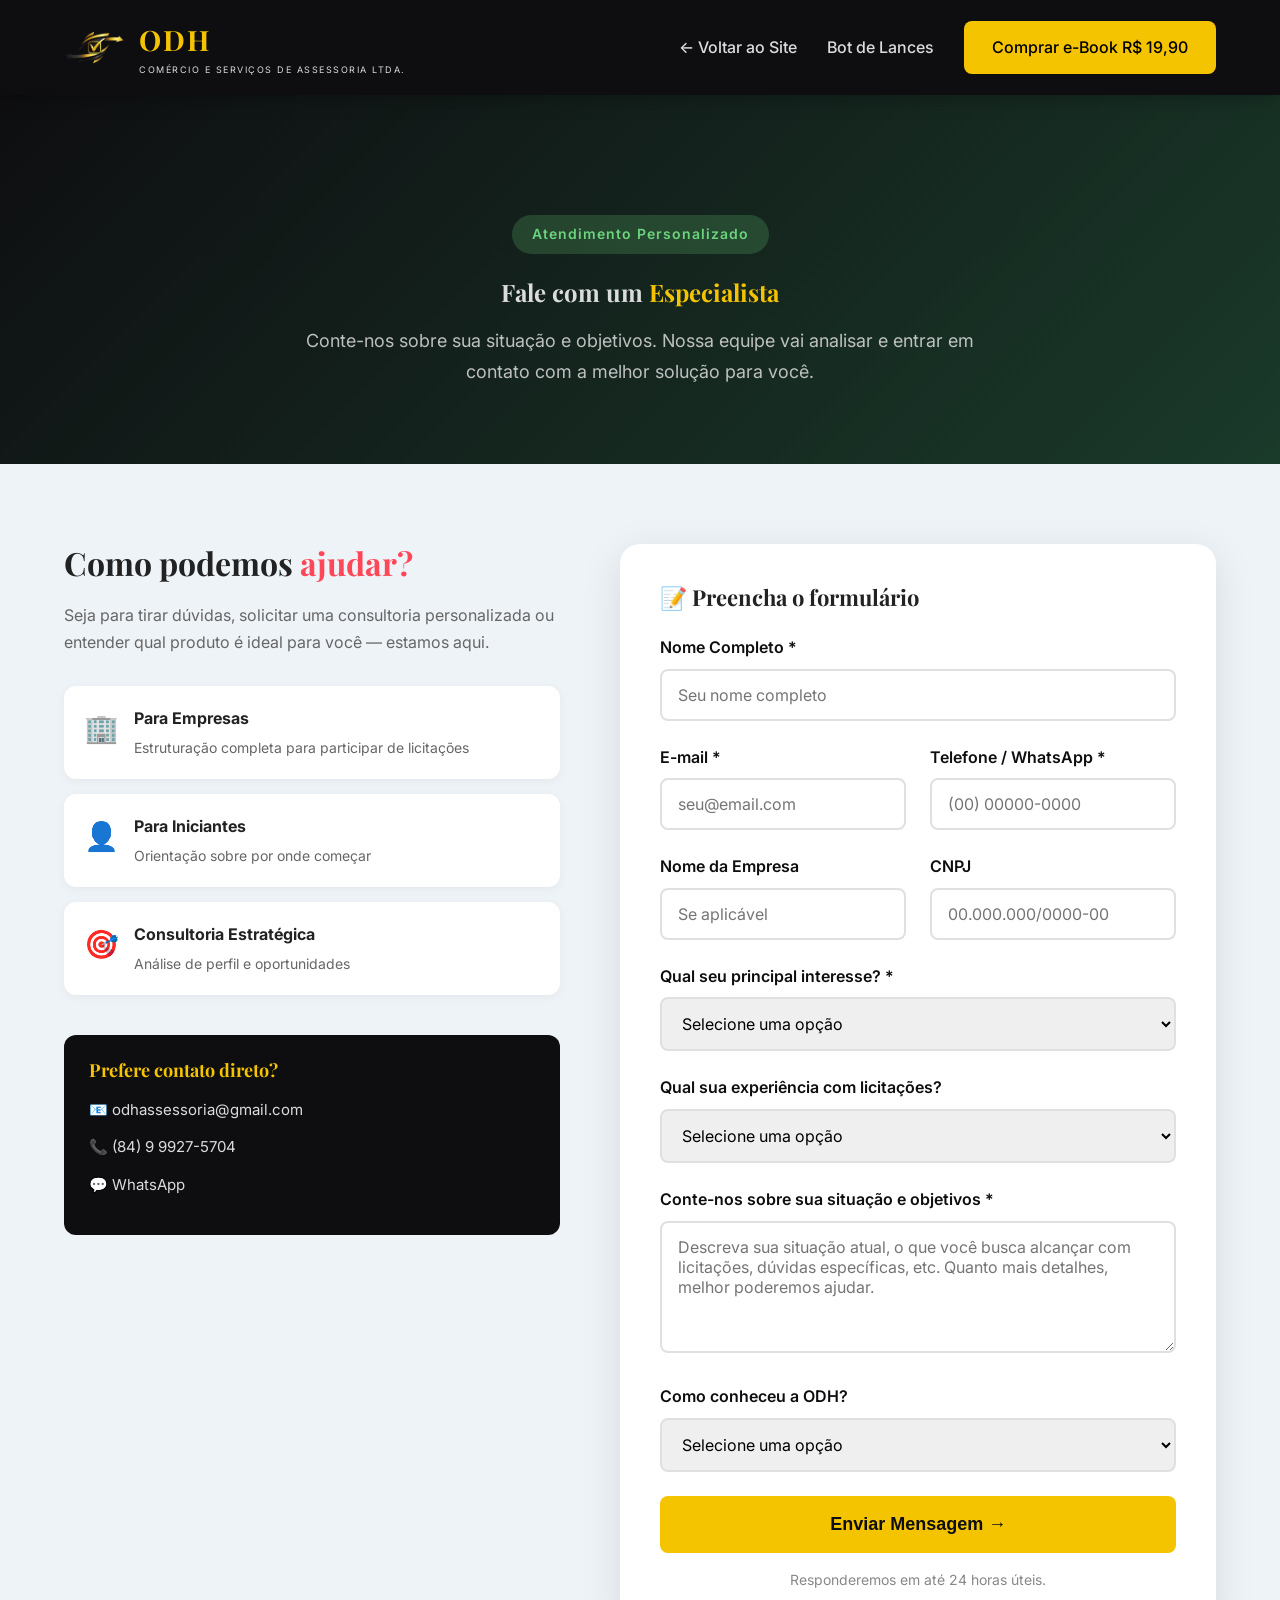
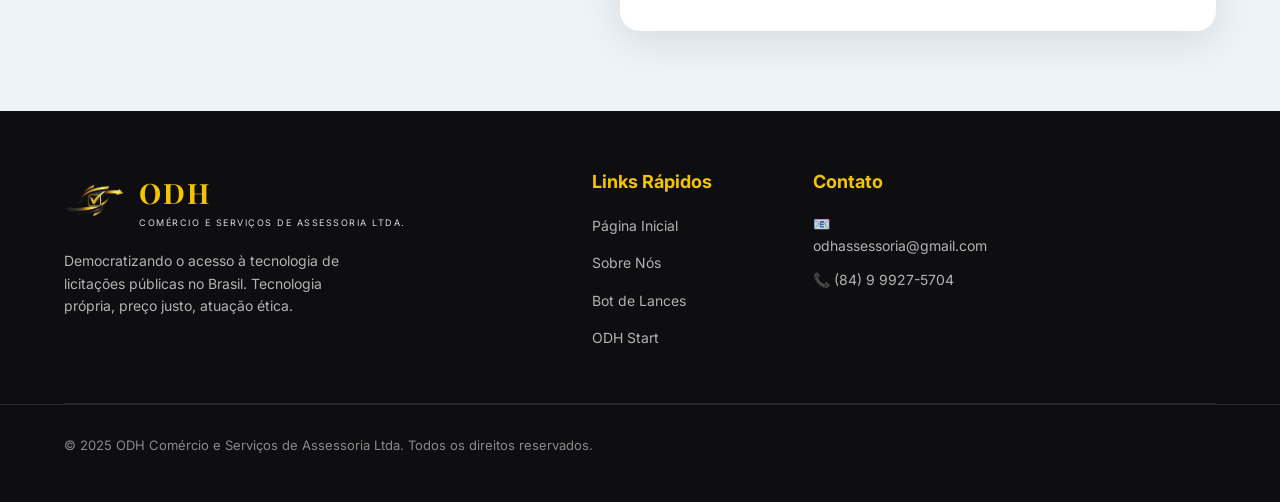
==== commit 247f75dd: "melhorias" ====
--- a/contato.html
+++ b/contato.html
@@ -5,7 +5,7 @@
   <meta name="viewport" content="width=device-width, initial-scale=1.0" />
   <meta name="description" content="Entre em contato com a equipe ODH. Assessoria e consultoria personalizada para licitações públicas." />
   <title>Fale com um Especialista | ODH Assessoria</title>
-  <link rel="stylesheet" href="styles.css" />
+  <link rel="stylesheet" href="css/main.css" />
   <link rel="preconnect" href="https://fonts.googleapis.com">
   <link rel="preconnect" href="https://fonts.gstatic.com" crossorigin>
   <link href="https://fonts.googleapis.com/css2?family=Playfair+Display:wght@500;600;700&family=Inter:wght@300;400;500;600;700&display=swap" rel="stylesheet">
@@ -130,7 +130,7 @@
               <option value="">Selecione uma opção</option>
               <option value="bot-lances">Bot de Lances ODH Prisma Vector</option>
               <option value="ebook">e-Book LiciteFácil 8x</option>
-              <option value="mentoria">Mentoria 12 Meses</option>
+              <option value="odhstart">ODH Start — Curso Prático</option>
               <option value="emissor">ODH Essência (Emissor NF-e)</option>
               <option value="consultoria">Consultoria / Assessoria</option>
               <option value="duvidas">Apenas tirar dúvidas</option>
@@ -208,7 +208,7 @@
           <li><a href="index.html">Página Inicial</a></li>
           <li><a href="index.html#sobre">Sobre Nós</a></li>
           <li><a href="index.html#automacao">Bot de Lances</a></li>
-          <li><a href="index.html#mentoria">Mentoria</a></li>
+          <li><a href="index.html#odhstart">ODH Start</a></li>
         </ul>
       </div>
 
--- a/css/main.css
+++ b/css/main.css
@@ -0,0 +1,77 @@
+/**
+ * @fileoverview Entrada principal do CSS modular
+ * @description Importa todos os módulos CSS na ordem correta
+ * 
+ * Arquitetura modular seguindo:
+ * - SOLID: Cada arquivo tem uma responsabilidade única
+ * - DRY: Componentes reutilizáveis centralizados
+ * - OCP: Aberto para extensão, fechado para modificação
+ * 
+ * Estrutura:
+ * /css
+ *   ├── main.css        - Este arquivo (imports)
+ *   ├── variables.css   - Design tokens
+ *   ├── base.css        - Reset e estilos base
+ *   ├── components.css  - Componentes reutilizáveis
+ *   ├── layout.css      - Navbar, Footer, Grids
+ *   ├── responsive.css  - Media queries
+ *   ├── sections/       - Seções da homepage
+ *   │   ├── hero.css
+ *   │   ├── about.css
+ *   │   ├── argumentos.css
+ *   │   ├── robot.css
+ *   │   ├── ebook.css
+ *   │   ├── odhstart.css
+ *   │   ├── assessoria.css
+ *   │   ├── cta-footer.css
+ *   │   └── emissor.css
+ *   └── pages/          - Páginas específicas
+ *       ├── essencia.css
+ *       ├── contato.css
+ *       └── odhstart.css
+ */
+
+/* ===================================
+   1. VARIÁVEIS (deve vir primeiro)
+   =================================== */
+@import url('./variables.css');
+
+/* ===================================
+   2. BASE E RESET
+   =================================== */
+@import url('./base.css');
+
+/* ===================================
+   3. COMPONENTES REUTILIZÁVEIS
+   =================================== */
+@import url('./components.css');
+
+/* ===================================
+   4. LAYOUT ESTRUTURAL
+   =================================== */
+@import url('./layout.css');
+
+/* ===================================
+   5. SEÇÕES DA HOMEPAGE
+   =================================== */
+@import url('./sections/hero.css');
+@import url('./sections/about.css');
+@import url('./sections/argumentos.css');
+@import url('./sections/robot.css');
+@import url('./sections/ebook.css');
+@import url('./sections/odhstart.css');
+@import url('./sections/assessoria.css');
+@import url('./sections/cta-footer.css');
+@import url('./sections/emissor.css');
+
+/* ===================================
+   6. PÁGINAS ESPECÍFICAS
+   =================================== */
+@import url('./pages/essencia.css');
+@import url('./pages/contato.css');
+@import url('./pages/odhstart.css');
+
+/* ===================================
+   7. RESPONSIVIDADE (deve vir por último)
+   =================================== */
+@import url('./responsive.css');
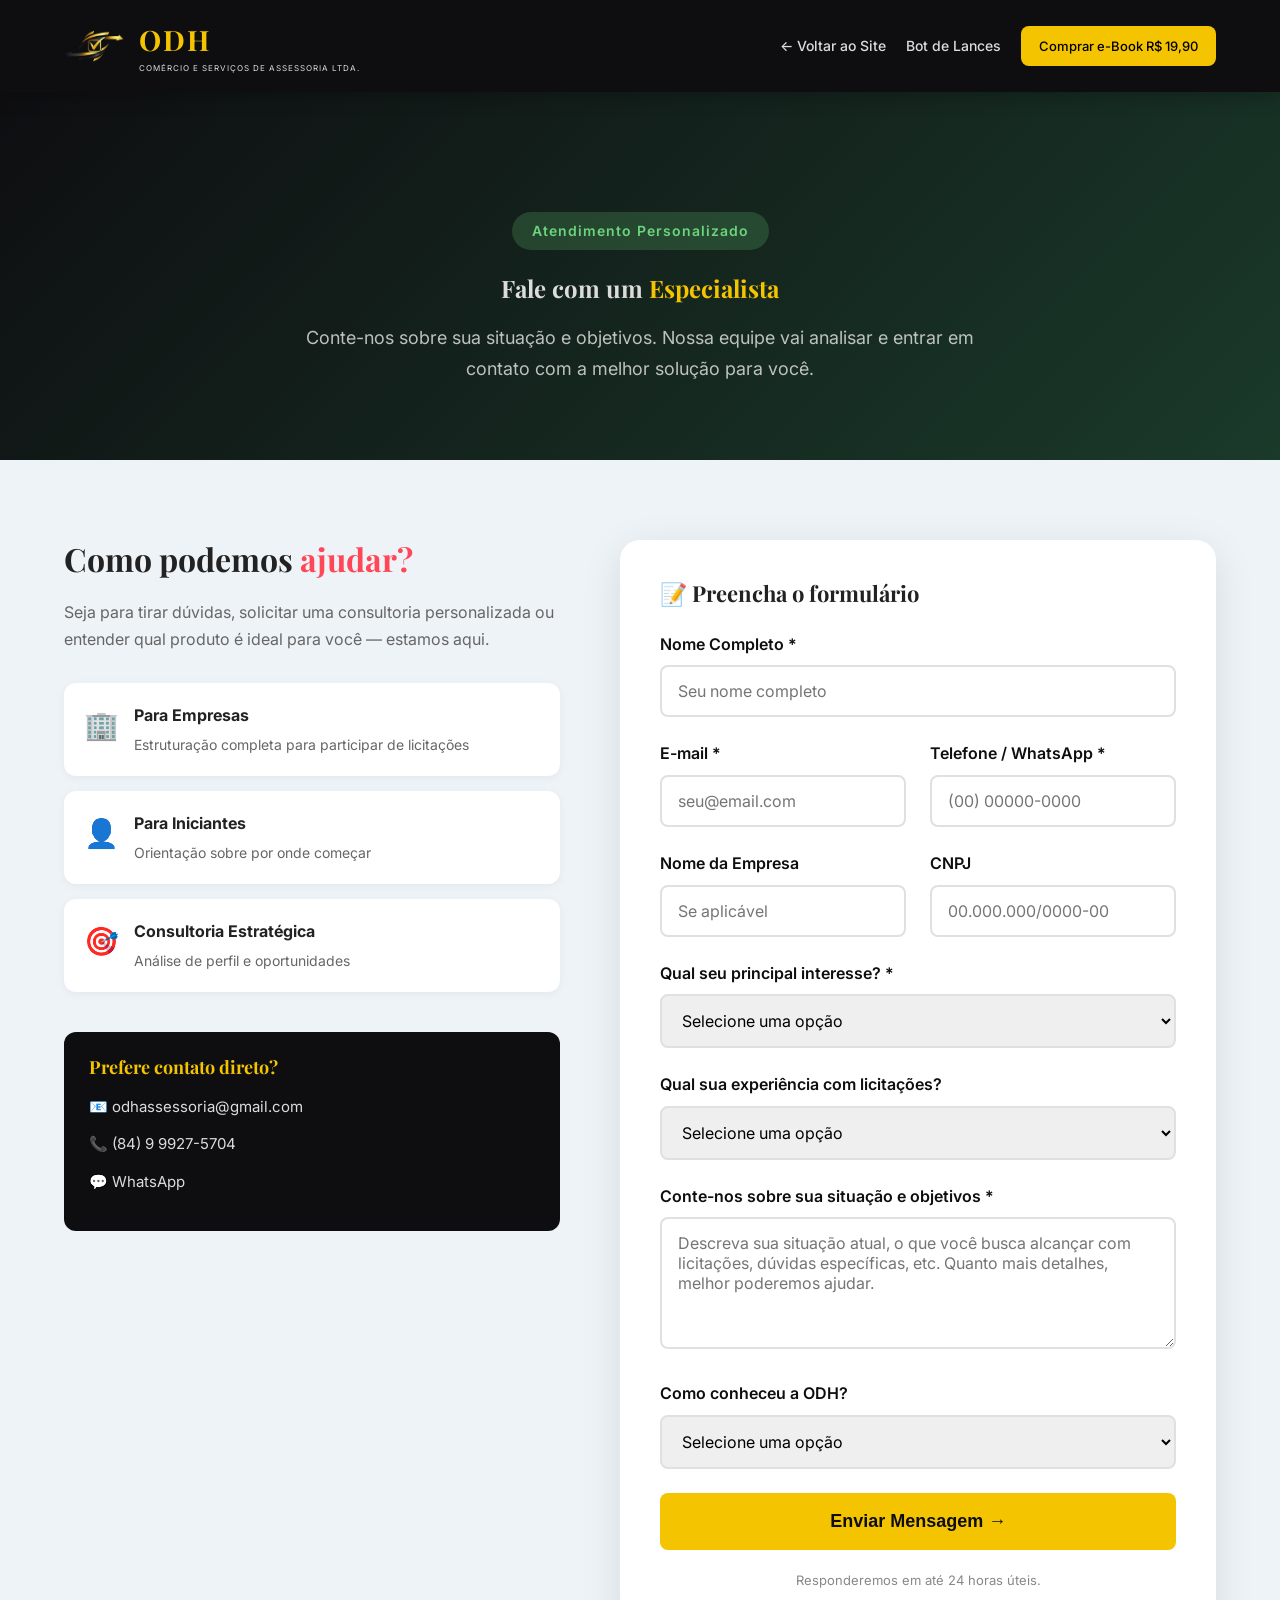
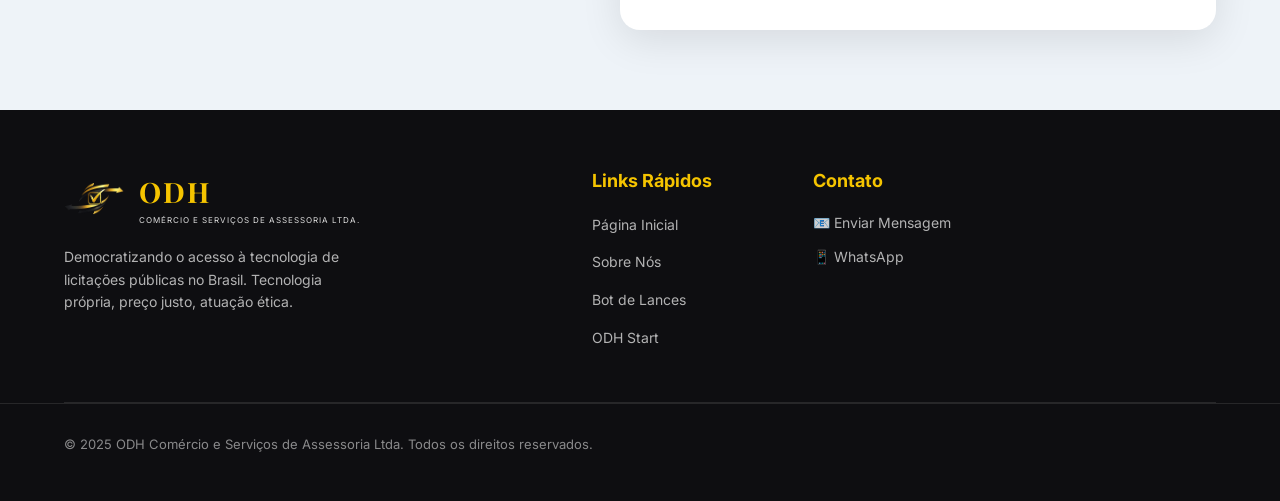
==== commit 9ad60108: "." ====
--- a/contato.html
+++ b/contato.html
@@ -4,7 +4,18 @@
   <meta charset="UTF-8" />
   <meta name="viewport" content="width=device-width, initial-scale=1.0" />
   <meta name="description" content="Entre em contato com a equipe ODH. Assessoria e consultoria personalizada para licitações públicas." />
+  <meta name="keywords" content="contato ODH, assessoria licitações, consultoria pregão eletrônico, suporte licitações" />
+  <meta name="robots" content="index, follow" />
   <title>Fale com um Especialista | ODH Assessoria</title>
+  
+  <!-- Google Analytics (gtag.js) -->
+  <script async src="https://www.googletagmanager.com/gtag/js?id=G-39B1SR28GG"></script>
+  <script>
+    window.dataLayer = window.dataLayer || [];
+    function gtag(){dataLayer.push(arguments);}
+    gtag('js', new Date());
+    gtag('config', 'G-39B1SR28GG');
+  </script>
   <link rel="stylesheet" href="css/main.css" />
   <link rel="preconnect" href="https://fonts.googleapis.com">
   <link rel="preconnect" href="https://fonts.gstatic.com" crossorigin>
@@ -215,8 +226,8 @@
       <div class="footer-col">
         <h4>Contato</h4>
         <ul class="contact-info">
-          <li><a href="mailto:odhassessoria@gmail.com">📧 odhassessoria@gmail.com</a></li>
-          <li><a href="tel:+5584999275704">📞 (84) 9 9927-5704</a></li>
+          <li><a href="#contatoForm" title="Fale Conosco">📧 Enviar Mensagem</a></li>
+          <li><a href="https://wa.me/5584999275704" target="_blank" rel="noopener" title="WhatsApp">📱 WhatsApp</a></li>
         </ul>
       </div>
     </div>
--- a/css/main.css
+++ b/css/main.css
@@ -63,6 +63,7 @@
 @import url('./sections/assessoria.css');
 @import url('./sections/cta-footer.css');
 @import url('./sections/emissor.css');
+@import url('./sections/free-material.css');
 
 /* ===================================
    6. PÁGINAS ESPECÍFICAS
@@ -70,6 +71,7 @@
 @import url('./pages/essencia.css');
 @import url('./pages/contato.css');
 @import url('./pages/odhstart.css');
+@import url('./pages/download.css');
 
 /* ===================================
    7. RESPONSIVIDADE (deve vir por último)
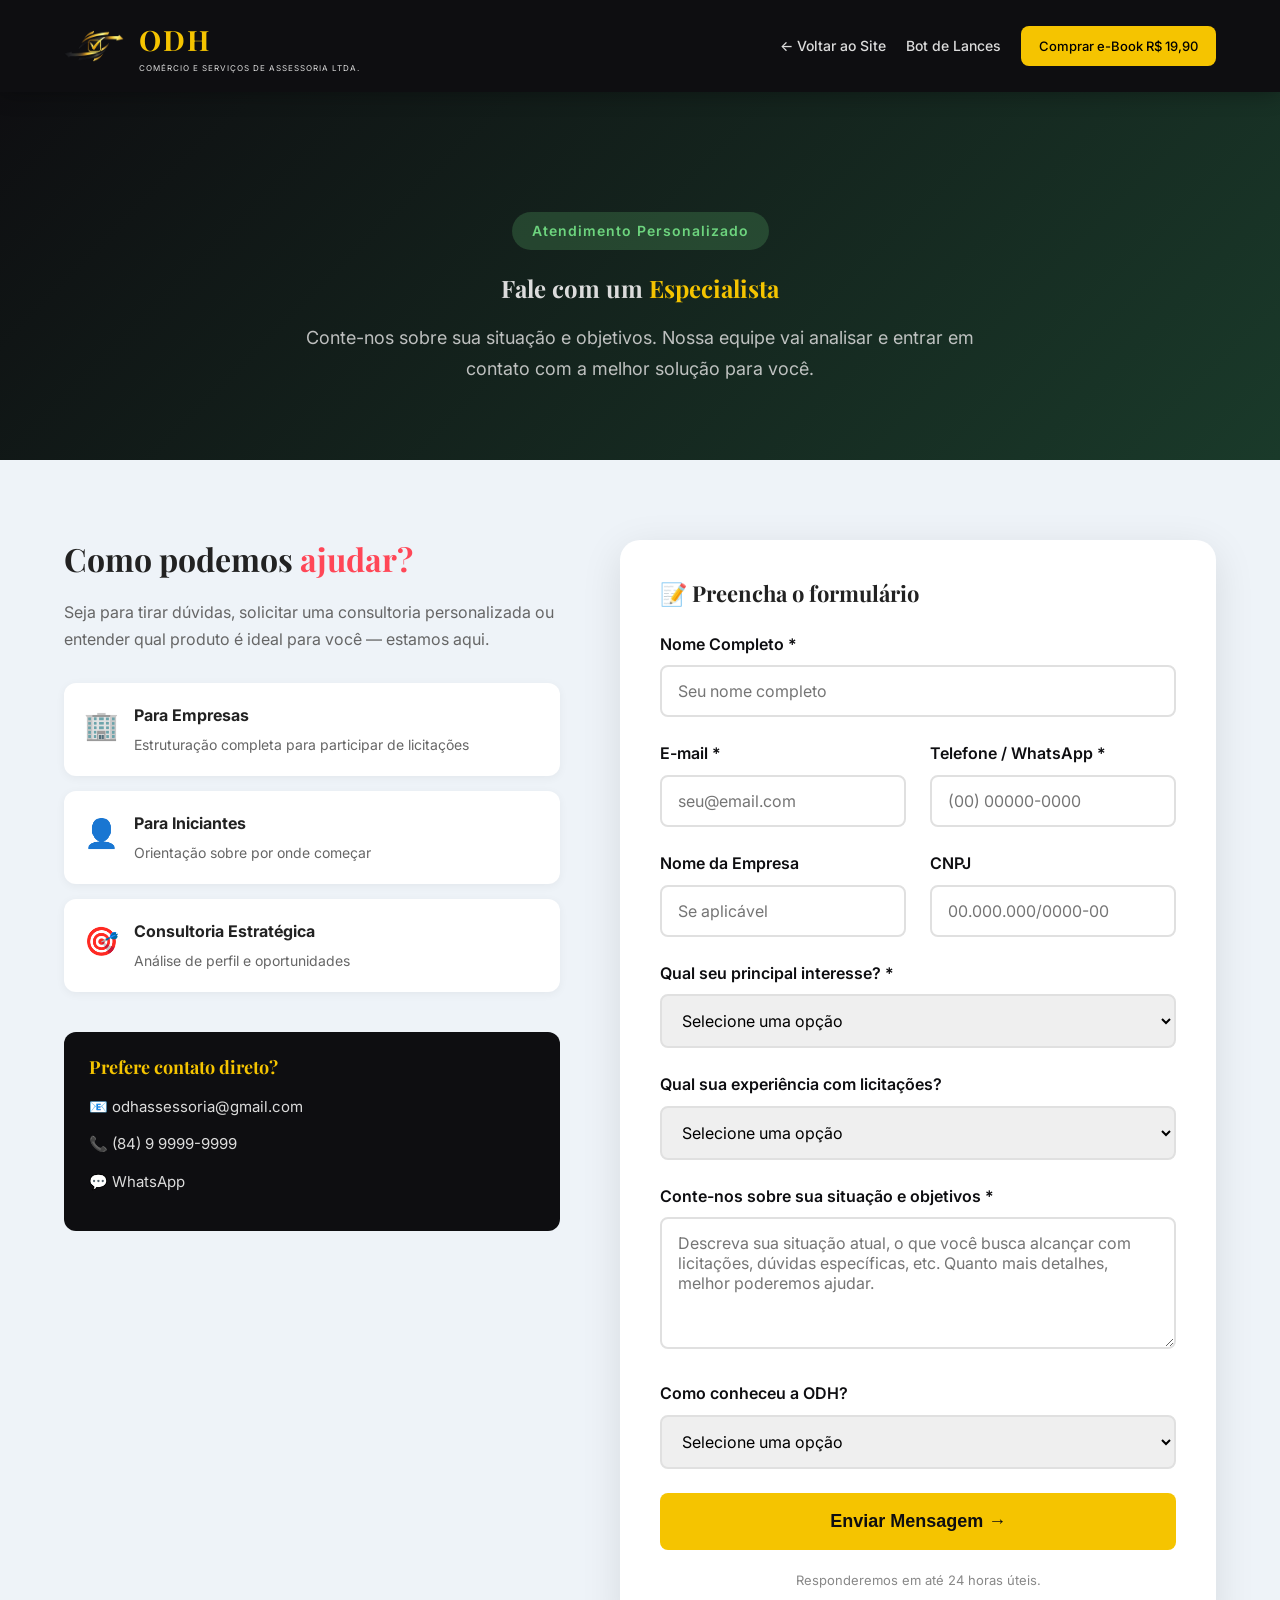
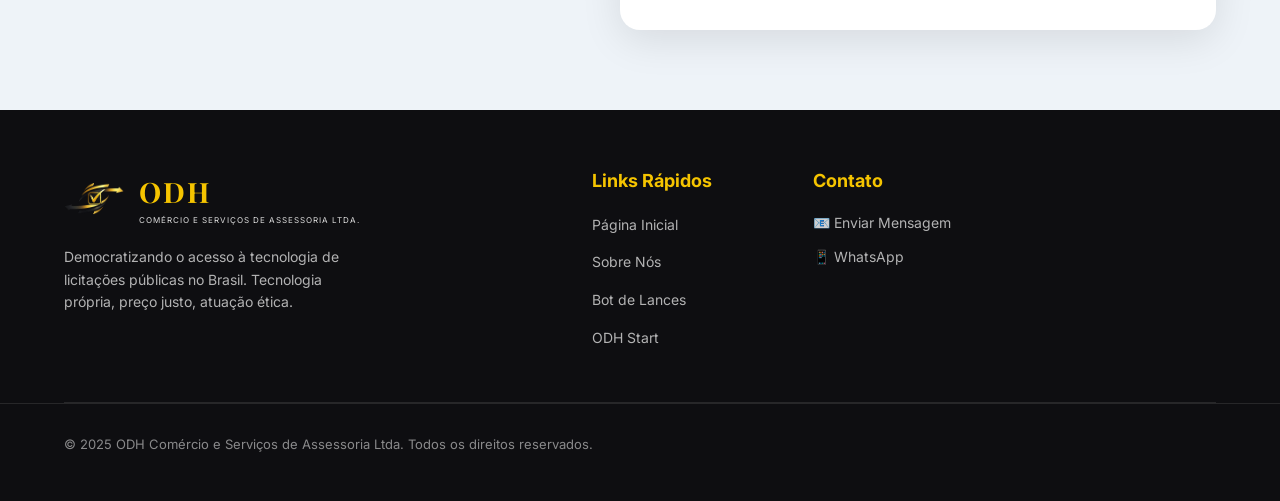
==== commit 417121c0: "Update contato.html" ====
--- a/contato.html
+++ b/contato.html
@@ -98,8 +98,8 @@
           <h3>Prefere contato direto?</h3>
           <ul class="contato-lista">
             <li><a href="mailto:odhassessoria@gmail.com">📧 odhassessoria@gmail.com</a></li>
-            <li><a href="tel:+5584999275704">📞 (84) 9 9927-5704</a></li>
-            <li><a href="https://wa.me/5584999275704" target="_blank">💬 WhatsApp</a></li>
+            <li><a href="tel:+5584999999999">📞 (84) 9 9999-9999</a></li>
+            <li><a href="https://wa.me/5584999999999" target="_blank">💬 WhatsApp</a></li>
           </ul>
         </div>
       </div>
--- a/css/main.css
+++ b/css/main.css
@@ -59,6 +59,7 @@
 @import url('./sections/argumentos.css');
 @import url('./sections/robot.css');
 @import url('./sections/ebook.css');
+@import url('./sections/autor.css');
 @import url('./sections/odhstart.css');
 @import url('./sections/assessoria.css');
 @import url('./sections/cta-footer.css');
